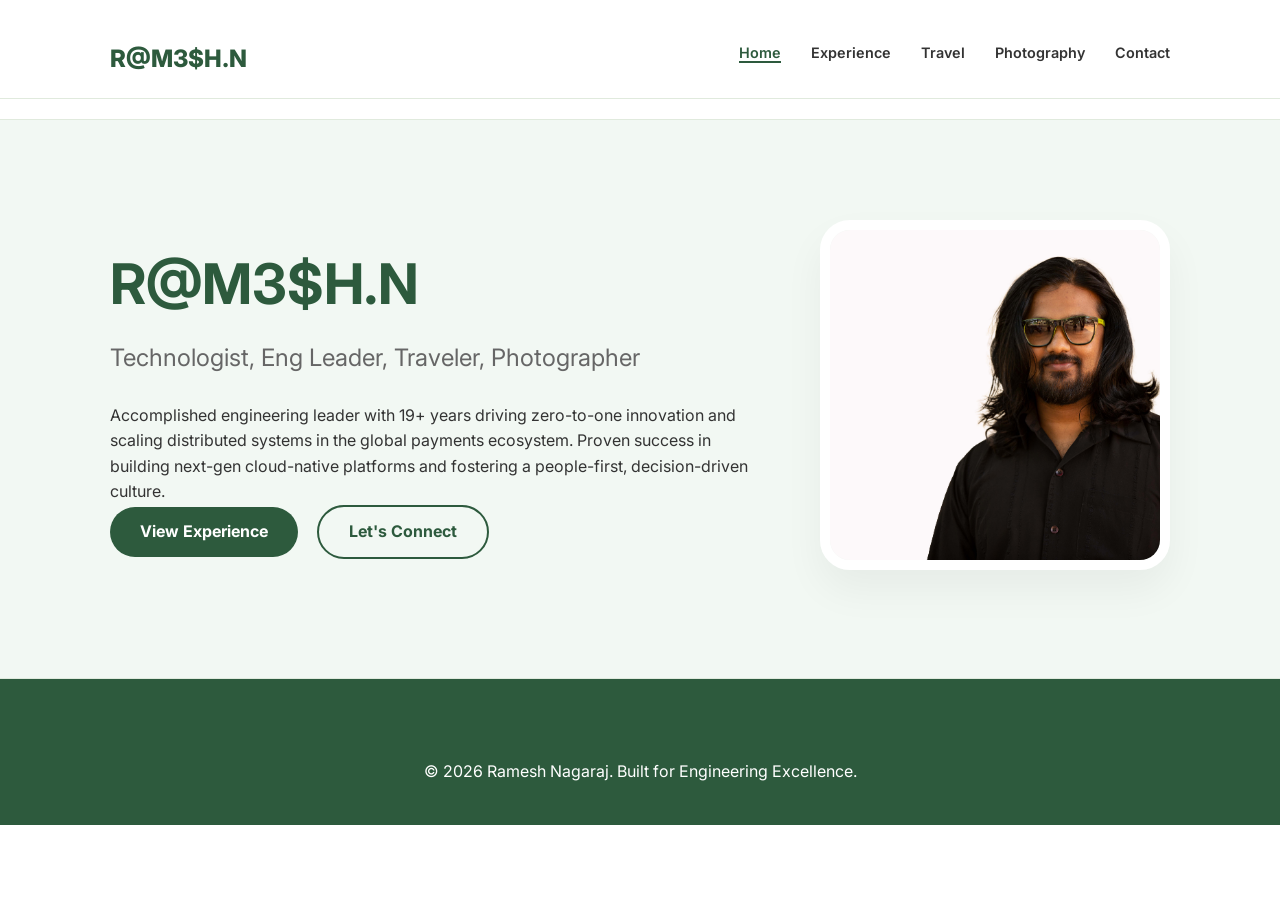
==== index.html @ 701fa9a9 "V1 site" ====
<!DOCTYPE html>
<html lang="en">
<head>
    <meta charset="UTF-8">
    <meta name="viewport" content="width=device-width, initial-scale=1.0">
    <title>R@M3$H.N | Portfolio</title>
    <link rel="stylesheet" href="css/style.css">
    <link href="https://fonts.googleapis.com/css2?family=Inter:wght@400;600;800&family=Space+Mono:wght@700&display=swap" rel="stylesheet">
</head>
<body>
    <nav>
        <!-- <div class="nav-container">
            <div class="logo">R@M3$H.N</div>
            <ul>
                <li><a href="index.html" class="active">Home</a></li>
                <li><a href="experience.html">Experience</a></li>
                <li><a href="contact.html">Contact</a></li>
                <li><a href="travel.html">Travel</a></li>
            </ul>
        </div> -->
        <div id="nav-placeholder"></div>
        <script src="js/main.js"></script>
    </nav>

    <header class="hero">
        <div class="container hero-flex">
            <div class="hero-text">
                <h1 class="glitch-title">R@M3$H.N</h1>
                <h2 class="hero-tagline">Technologist, Eng Leader, Traveler, Photographer</h2>
                <p class="hero-description">
                    Accomplished engineering leader with 19+ years driving zero-to-one innovation and scaling distributed systems in the global payments ecosystem. Proven success in building next-gen cloud-native platforms and fostering a people-first, decision-driven culture.
                </p>
                <div class="cta-group">
                    <a href="experience.html" class="btn btn-primary">View Experience</a>
                    <a href="contact.html" class="btn btn-outline">Let's Connect</a>
                </div>
            </div>

            <div class="hero-image">
                <div class="image-wrapper">
                    <img src="src/pics/profile.jpg" alt="Ramesh Nagaraj Profile">
                </div>
            </div>
        </div>
    </header>

    <footer>
        <div class="container">
            <p>&copy; 2026 Ramesh Nagaraj. Built for Engineering Excellence.</p>
        </div>
    </footer>
</body>
</html>
---- css/style.css ----
/* Imports */
@import url('travel-style.css');

:root {
    --primary: #2d5a3d;
    --light-green: #f2f8f3;
    --accent: #6bc28b;
    --text: #333;
    --white: #ffffff;
    --border: #e0eadd;
}

* { margin: 0; padding: 0; box-sizing: border-box; }

body {
    font-family: 'Inter', sans-serif;
    color: var(--text);
    line-height: 1.6;
    background-color: var(--white);
    scroll-behavior: smooth;
}

.container { max-width: 1100px; margin: 0 auto; padding: 0 20px; }

/* Nav */
nav {
    padding: 20px 0;
    border-bottom: 1px solid var(--border);
    position: sticky;
    top: 0;
    background: rgba(255, 255, 255, 0.9);
    backdrop-filter: blur(10px);
    z-index: 1000;
}
.nav-container { display: flex; justify-content: space-between; max-width: 1100px; margin: 0 auto; padding: 0 20px; }
.logo { font-weight: 800; color: var(--primary); font-size: 1.5rem; }
nav ul { display: flex; list-style: none; gap: 30px; }
nav a { text-decoration: none; color: var(--text); font-weight: 600; font-size: 0.9rem; }

/* Hero */
.hero { background-color: var(--light-green); padding: 100px 0; border-bottom: 1px solid var(--border); }
.hero-flex { display: flex; align-items: center; justify-content: space-between; gap: 50px; }
.hero-text h1 { font-size: 3.5rem; color: var(--primary); margin-bottom: 10px; }
.hero-text h2 { font-size: 1.5rem; color: #666; font-weight: 400; margin-bottom: 25px; }
.hero-image img { width: 350px; height: 350px; border-radius: 30px; object-fit: cover; border: 10px solid var(--white); box-shadow: 0 20px 40px rgba(0,0,0,0.05); }

/* Buttons */
.btn { padding: 12px 30px; border-radius: 50px; text-decoration: none; font-weight: 700; display: inline-block; transition: 0.3s; }
.btn-primary { background: var(--primary); color: white; }
.btn-outline { border: 2px solid var(--primary); color: var(--primary); margin-left: 15px; }
.btn-primary:hover { background: var(--accent); transform: translateY(-3px); }

/* Sections */
section { padding: 100px 0; }
.section-title { font-size: 2.2rem; margin-bottom: 50px; color: var(--primary); text-align: center; }
.grid { display: grid; grid-template-columns: repeat(auto-fit, minmax(300px, 1fr)); gap: 30px; }
.card { background: var(--light-green); padding: 40px; border-radius: 20px; border: 1px solid var(--border); }
.card h3 { margin-bottom: 15px; color: var(--primary); }

/* Timeline */
.timeline-item { margin-bottom: 40px; padding-bottom: 40px; border-bottom: 1px solid var(--border); }
.timeline-header { display: flex; justify-content: space-between; align-items: baseline; margin-bottom: 15px; }
.company { color: var(--primary); font-weight: 700; }
.timeline-item ul { margin-left: 20px; color: #555; }

/* Footer */
footer { background: var(--primary); color: white; padding: 80px 0 40px; text-align: center; }
.contact-info { display: flex; justify-content: center; gap: 30px; margin: 30px 0; }
.contact-info a { color: white; text-decoration: underline; font-weight: 600; }
.copyright { margin-top: 50px; font-size: 0.8rem; opacity: 0.6; }

@media (max-width: 768px) {
    .hero-flex { flex-direction: column-reverse; text-align: center; }
    .hero-text h1 { font-size: 2.5rem; }
    .timeline-header { flex-direction: column; }
}

/* Add these to your existing style.css */

.active { color: var(--primary) !important; border-bottom: 2px solid var(--primary); }
.text-center { text-align: center; }
.contact-sub { font-size: 1.2rem; color: #666; margin-bottom: 40px; }

.contact-grid { 
    display: grid; 
    grid-template-columns: repeat(auto-fit, minmax(250px, 1fr)); 
    gap: 20px; 
    margin-top: 40px; 
}

.contact-card {
    background: var(--light-green);
    padding: 40px;
    border-radius: 20px;
    text-decoration: none;
    color: var(--text);
    transition: 0.3s;
    border: 1px solid var(--border);
}

.contact-card:hover { transform: translateY(-5px); border-color: var(--accent); }
.contact-icon { font-size: 2rem; margin-bottom: 15px; color: var(--primary); }
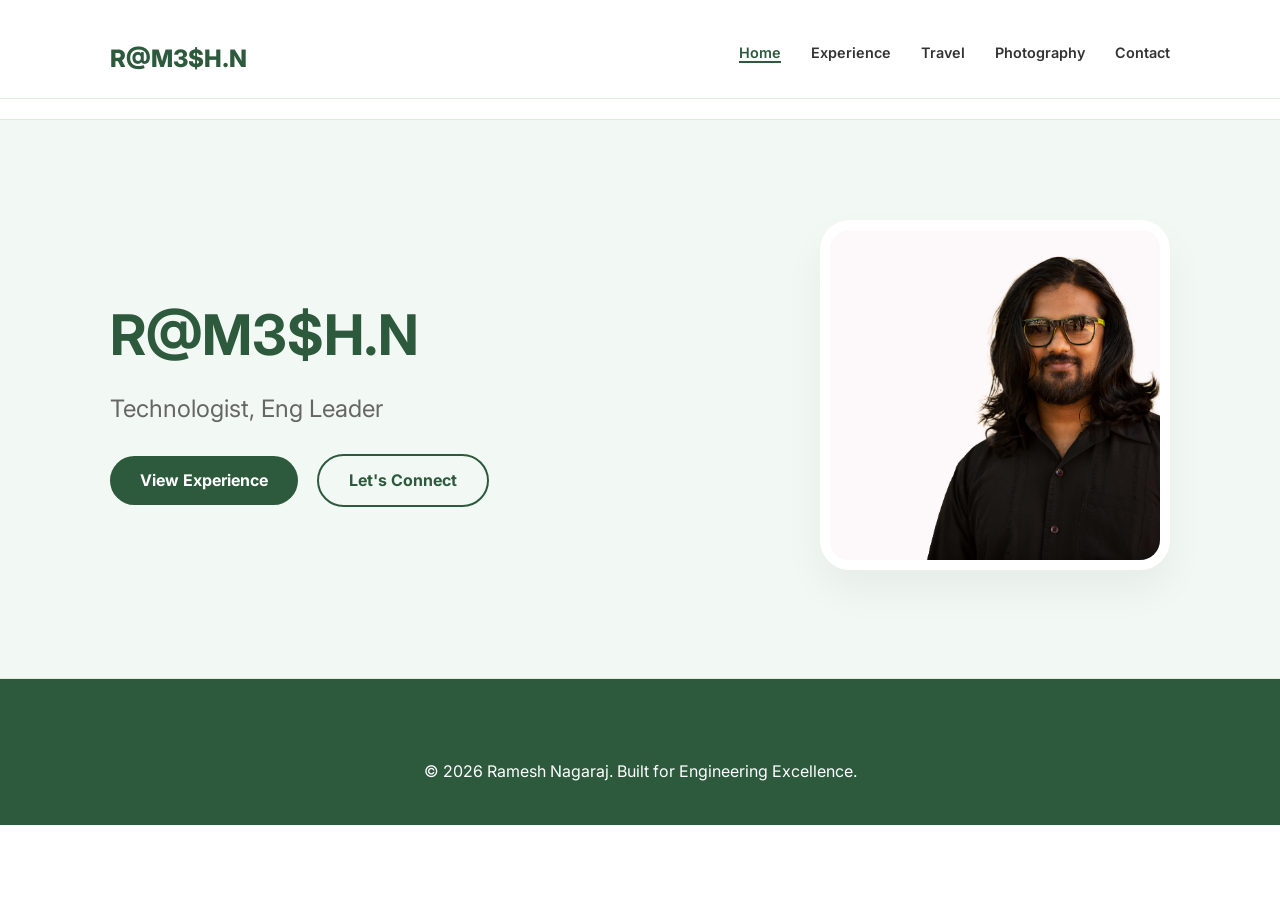
==== commit d3fd68dd: "home page changes" ====
--- a/index.html
+++ b/index.html
@@ -26,10 +26,10 @@
         <div class="container hero-flex">
             <div class="hero-text">
                 <h1 class="glitch-title">R@M3$H.N</h1>
-                <h2 class="hero-tagline">Technologist, Eng Leader, Traveler, Photographer</h2>
-                <p class="hero-description">
+                <h2 class="hero-tagline">Technologist, Eng Leader</h2>
+                <!--p class="hero-description">
                     Accomplished engineering leader with 19+ years driving zero-to-one innovation and scaling distributed systems in the global payments ecosystem. Proven success in building next-gen cloud-native platforms and fostering a people-first, decision-driven culture.
-                </p>
+                </p-->
                 <div class="cta-group">
                     <a href="experience.html" class="btn btn-primary">View Experience</a>
                     <a href="contact.html" class="btn btn-outline">Let's Connect</a>
